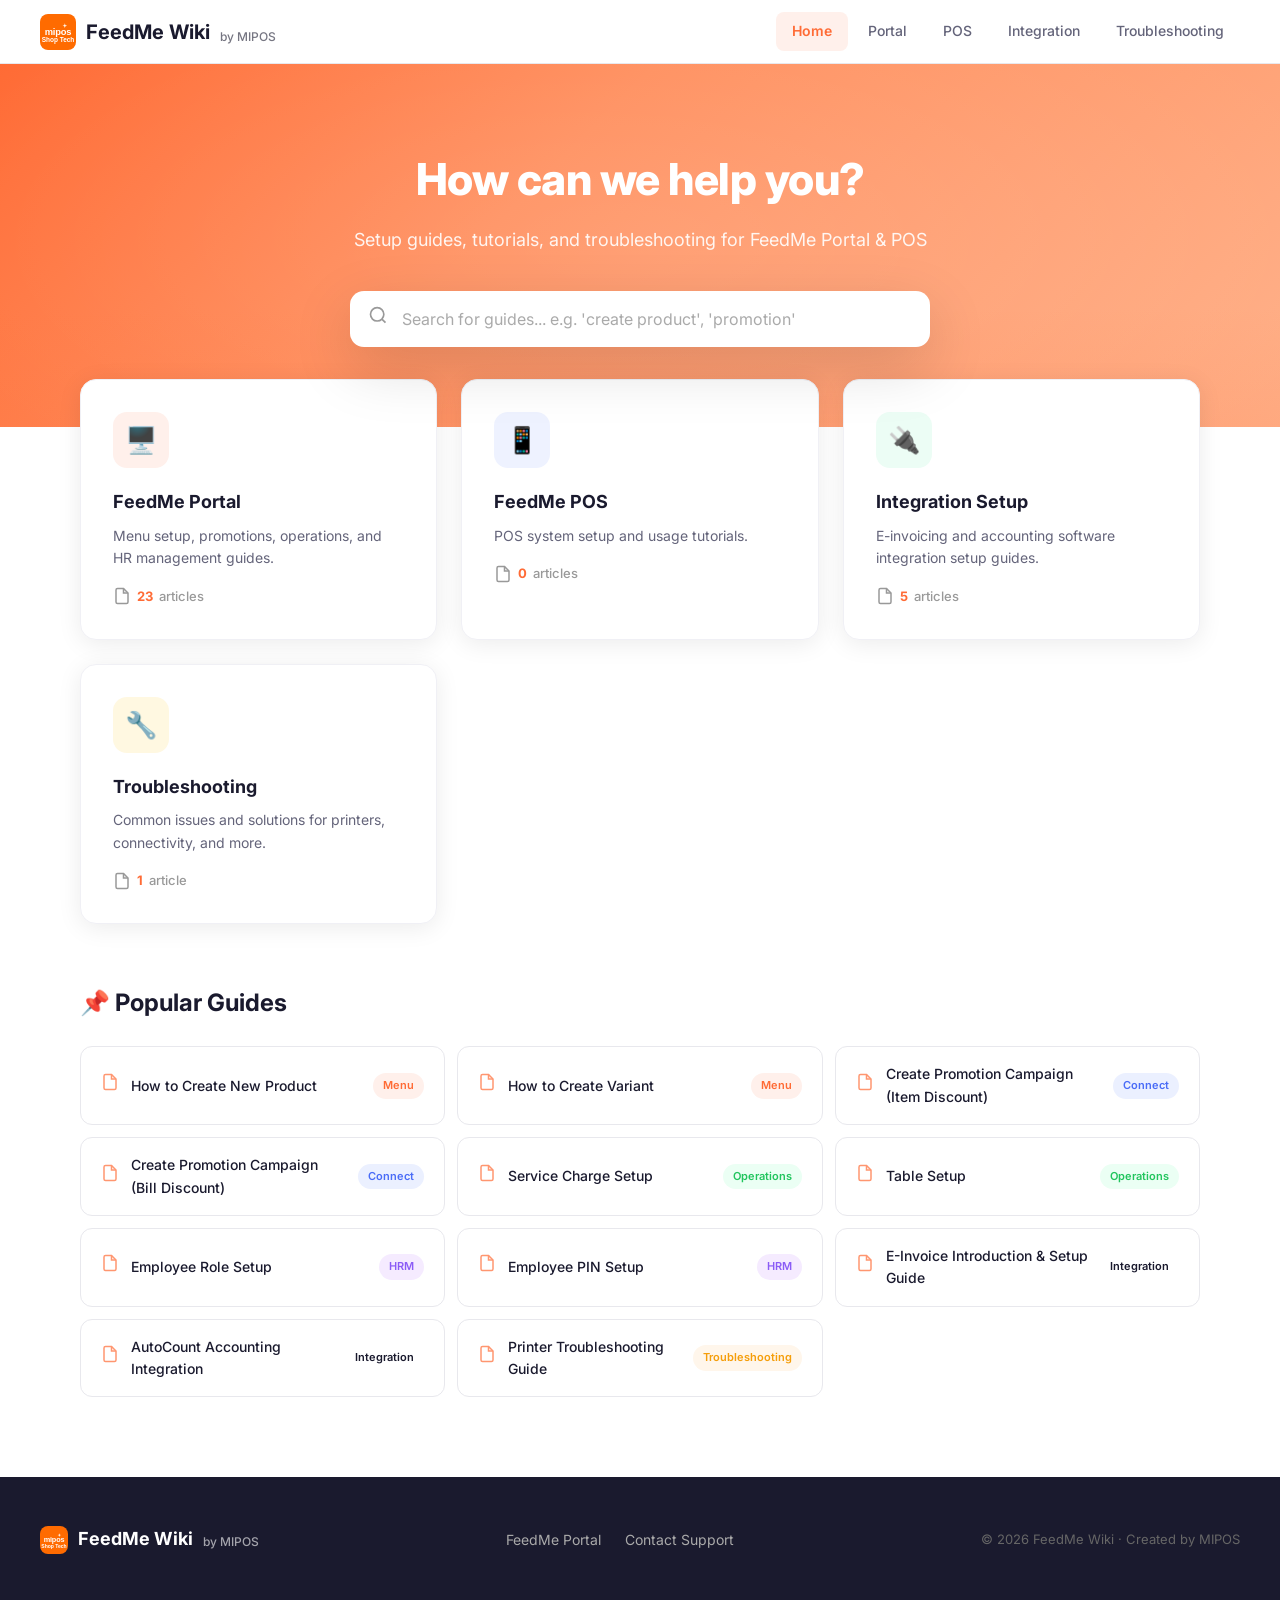
==== index.html @ 4f70be31 "feat: move staff tools into the top menu "+ New page" and "Staff page" now sit at the start of the h" ====
<!DOCTYPE html>
<html lang="en">

<head>
    <meta charset="UTF-8">
    <meta name="viewport" content="width=device-width, initial-scale=1.0">
    <title>FeedMe Wiki — Setup Guides & Troubleshooting | Created by MIPOS</title>
    <meta name="description"
        content="FeedMe Portal and POS setup guides, tutorials, and troubleshooting. Learn how to configure your restaurant menu, promotions, operations, and more.">
    <link rel="preconnect" href="https://fonts.googleapis.com">
    <link rel="preconnect" href="https://fonts.gstatic.com" crossorigin>
    <link href="https://fonts.googleapis.com/css2?family=Inter:wght@400;500;600;700;800&display=swap" rel="stylesheet">
    <link rel="stylesheet" href="css/styles.css?v=4">
    <link rel="icon" href="img/mipos-logo.svg" type="image/svg+xml">
</head>

<body>
    <!-- Header -->
    <header class="header" id="header">
        <a href="index.html" class="logo">
            <img src="img/mipos-logo.svg" alt="MIPOS" class="logo-icon-img" width="36" height="36">
            FeedMe Wiki <span class="logo-by">by MIPOS</span>
        </a>
        <nav class="nav" id="nav">
            <a href="index.html" class="active" data-page="home">Home</a>
            <a href="index.html?category=portal" data-cat="portal">Portal</a>
            <a href="index.html?category=pos" data-cat="pos">POS</a>
            <a href="index.html?category=integration" data-cat="integration">Integration</a>
            <a href="index.html?category=troubleshooting" data-cat="troubleshooting">Troubleshooting</a>
        </nav>
        <button class="mobile-menu-btn" id="mobileMenuBtn" aria-label="Toggle menu">☰</button>
    </header>

    <!-- Main Content Container -->
    <main id="app">
        <!-- Content is rendered dynamically by app.js -->
    </main>

    <!-- Footer -->
    <footer class="footer">
        <div class="footer-content">
            <div class="footer-logo">
                <img src="img/mipos-logo.svg" alt="MIPOS" class="logo-icon-img" width="28" height="28">
                FeedMe Wiki <span class="logo-by">by MIPOS</span>
            </div>
            <div class="footer-links">
                <a href="https://portal.feedme.com" target="_blank" rel="noopener">FeedMe Portal</a>
                <a href="mailto:support@feedme.com">Contact Support</a>
            </div>
            <div class="footer-copy">© 2026 FeedMe Wiki · Created by MIPOS</div>
        </div>
    </footer>

    <script src="js/data.js?v=4"></script>
    <script src="js/page-render.js?v=4"></script>
    <script src="js/app.js?v=4"></script>
</body>

</html>
---- css/styles.css ----
/* ===== RESET & BASE ===== */
*,
*::before,
*::after {
  box-sizing: border-box;
  margin: 0;
  padding: 0;
}

:root {
  --primary: #FF6B35;
  --primary-dark: #e55a28;
  --primary-light: #FF8F5E;
  --primary-bg: #FFF0EB;
  --dark: #1a1a2e;
  --dark-light: #2d2d44;
  --text: #1a1a2e;
  --text-secondary: #64647a;
  --text-muted: #999;
  --border: #e8e8ed;
  --border-light: #f0f0f5;
  --bg: #fff;
  --bg-subtle: #f8f9fa;
  --bg-hover: #FFF8F5;
  --shadow-sm: 0 2px 8px rgba(0, 0, 0, 0.06);
  --shadow-md: 0 4px 24px rgba(0, 0, 0, 0.08);
  --shadow-lg: 0 12px 40px rgba(0, 0, 0, 0.12);
  --shadow-xl: 0 20px 60px rgba(0, 0, 0, 0.15);
  --radius-sm: 8px;
  --radius-md: 12px;
  --radius-lg: 16px;
  --radius-xl: 20px;
  --transition: 0.25s cubic-bezier(0.4, 0, 0.2, 1);

  /* Category colors */
  --cat-menu: #FF6B35;
  --cat-menu-bg: #FFF0EB;
  --cat-connect: #4A6CF7;
  --cat-connect-bg: #EBF0FF;
  --cat-operations: #22C55E;
  --cat-operations-bg: #EBFFF4;
  --cat-hrm: #8B5CF6;
  --cat-hrm-bg: #F5EBFF;
  --cat-trouble: #F59E0B;
  --cat-trouble-bg: #FFF6EB;
}

html {
  scroll-behavior: smooth;
}

body {
  font-family: 'Inter', -apple-system, BlinkMacSystemFont, 'Segoe UI', sans-serif;
  color: var(--text);
  background: var(--bg);
  line-height: 1.6;
  -webkit-font-smoothing: antialiased;
  -moz-osx-font-smoothing: grayscale;
}

a {
  text-decoration: none;
  color: inherit;
}

img {
  max-width: 100%;
  display: block;
}

/* ===== HEADER ===== */
.header {
  background: var(--bg);
  border-bottom: 1px solid var(--border);
  padding: 0 40px;
  height: 64px;
  display: flex;
  align-items: center;
  justify-content: space-between;
  position: sticky;
  top: 0;
  z-index: 200;
  backdrop-filter: blur(12px);
  background: rgba(255, 255, 255, 0.95);
}

.logo {
  display: flex;
  align-items: center;
  gap: 10px;
  font-weight: 700;
  font-size: 20px;
  color: var(--dark);
}

.logo-icon-img {
  flex-shrink: 0;
  border-radius: 8px;
}

.logo-by {
  font-size: 12px;
  font-weight: 500;
  opacity: 0.6;
  align-self: flex-end;
  margin-bottom: 3px;
}

.nav {
  display: flex;
  gap: 4px;
}

.nav a {
  font-weight: 500;
  font-size: 14px;
  color: var(--text-secondary);
  padding: 8px 16px;
  border-radius: var(--radius-sm);
  transition: all var(--transition);
}

.nav a:hover {
  color: var(--primary);
  background: var(--primary-bg);
}

.nav a.active {
  color: var(--primary);
  background: var(--primary-bg);
  font-weight: 600;
}

.mobile-menu-btn {
  display: none;
  background: none;
  border: none;
  font-size: 24px;
  cursor: pointer;
  padding: 8px;
  color: var(--text);
}

/* ===== HERO ===== */
.hero {
  background: linear-gradient(135deg, var(--primary) 0%, var(--primary-light) 40%, #FFB088 100%);
  padding: 80px 40px;
  text-align: center;
  position: relative;
  overflow: visible;
}

.hero::before {
  content: '';
  position: absolute;
  top: -50%;
  left: -20%;
  width: 140%;
  height: 200%;
  background: radial-gradient(ellipse, rgba(255, 255, 255, 0.1) 0%, transparent 60%);
  pointer-events: none;
}

.hero::after {
  content: '';
  position: absolute;
  bottom: 0;
  left: 0;
  right: 0;
  height: 120px;
  background: linear-gradient(180deg, transparent, rgba(255, 107, 53, 0.1));
  pointer-events: none;
}

.hero h1 {
  font-size: 44px;
  font-weight: 800;
  color: #fff;
  margin-bottom: 12px;
  position: relative;
  z-index: 1;
  letter-spacing: -0.5px;
}

.hero p {
  font-size: 18px;
  color: rgba(255, 255, 255, 0.9);
  margin-bottom: 36px;
  position: relative;
  z-index: 1;
}

.search-container {
  max-width: 580px;
  margin: 0 auto;
  position: relative;
  z-index: 100;
}

.search-box {
  position: relative;
}

.search-box input {
  width: 100%;
  padding: 18px 20px 18px 52px;
  border-radius: 14px;
  border: none;
  font-size: 16px;
  font-family: inherit;
  box-shadow: var(--shadow-xl);
  outline: none;
  transition: box-shadow var(--transition);
  background: #fff;
}

.search-box input:focus {
  box-shadow: 0 8px 40px rgba(0, 0, 0, 0.25);
}

.search-box input::placeholder {
  color: #aaa;
}

.search-icon {
  position: absolute;
  left: 18px;
  top: 50%;
  transform: translateY(-50%);
  color: #999;
  pointer-events: none;
}

.search-results {
  position: absolute;
  top: calc(100% + 8px);
  left: 0;
  right: 0;
  background: #fff;
  border-radius: var(--radius-md);
  box-shadow: var(--shadow-lg);
  max-height: 400px;
  overflow-y: auto;
  display: none;
  z-index: 50;
}

.search-results.active {
  display: block;
}

.search-result-item {
  display: flex;
  align-items: center;
  gap: 12px;
  padding: 14px 20px;
  cursor: pointer;
  transition: background var(--transition);
  border-bottom: 1px solid var(--border-light);
}

.search-result-item:last-child {
  border-bottom: none;
}

.search-result-item:hover {
  background: var(--bg-hover);
}

.search-result-icon {
  font-size: 20px;
  flex-shrink: 0;
}

.search-result-info h4 {
  font-size: 14px;
  font-weight: 600;
  margin-bottom: 2px;
}

.search-result-info p {
  font-size: 12px;
  color: var(--text-muted);
}

.search-no-results {
  padding: 24px;
  text-align: center;
  color: var(--text-muted);
  font-size: 14px;
}

/* ===== CATEGORIES GRID ===== */
.categories-section {
  max-width: 1200px;
  margin: -48px auto 60px;
  padding: 0 40px;
  position: relative;
  z-index: 1;
}

.categories-grid {
  display: grid;
  grid-template-columns: repeat(auto-fill, minmax(340px, 1fr));
  gap: 24px;
}

.category-card {
  background: var(--bg);
  border-radius: var(--radius-lg);
  padding: 32px;
  box-shadow: var(--shadow-md);
  transition: all var(--transition);
  cursor: pointer;
  border: 1px solid var(--border-light);
  display: block;
}

.category-card:hover {
  transform: translateY(-4px);
  box-shadow: var(--shadow-lg);
}

.card-icon {
  width: 56px;
  height: 56px;
  border-radius: 14px;
  display: flex;
  align-items: center;
  justify-content: center;
  font-size: 26px;
  margin-bottom: 20px;
  transition: transform var(--transition);
}

.category-card:hover .card-icon {
  transform: scale(1.1);
}

.category-card h3 {
  font-size: 18px;
  font-weight: 700;
  margin-bottom: 8px;
  color: var(--text);
}

.category-card p {
  font-size: 14px;
  color: var(--text-secondary);
  line-height: 1.6;
  margin-bottom: 16px;
}

.article-count {
  font-size: 13px;
  color: var(--text-muted);
  font-weight: 500;
  display: flex;
  align-items: center;
  gap: 6px;
}

.article-count span {
  color: var(--primary);
  font-weight: 700;
}

/* ===== POPULAR ARTICLES ===== */
.popular-section {
  max-width: 1200px;
  margin: 0 auto 80px;
  padding: 0 40px;
}

.section-title {
  font-size: 24px;
  font-weight: 700;
  margin-bottom: 24px;
  display: flex;
  align-items: center;
  gap: 10px;
}

.article-list {
  display: grid;
  grid-template-columns: repeat(auto-fill, minmax(340px, 1fr));
  gap: 12px;
}

.article-item {
  display: flex;
  align-items: center;
  gap: 12px;
  padding: 16px 20px;
  border-radius: var(--radius-md);
  border: 1px solid var(--border);
  transition: all var(--transition);
  cursor: pointer;
}

.article-item:hover {
  border-color: var(--primary);
  background: var(--bg-hover);
  transform: translateX(4px);
}

.article-item-icon {
  color: var(--primary);
  flex-shrink: 0;
  opacity: 0.7;
}

.article-item-title {
  font-size: 14px;
  font-weight: 500;
  flex: 1;
}

.article-tag {
  font-size: 11px;
  font-weight: 600;
  padding: 4px 10px;
  border-radius: 20px;
  flex-shrink: 0;
}

.tag-menu {
  background: var(--cat-menu-bg);
  color: var(--cat-menu);
}

.tag-connect {
  background: var(--cat-connect-bg);
  color: var(--cat-connect);
}

.tag-operations {
  background: var(--cat-operations-bg);
  color: var(--cat-operations);
}

.tag-hrm {
  background: var(--cat-hrm-bg);
  color: var(--cat-hrm);
}

.tag-troubleshooting {
  background: var(--cat-trouble-bg);
  color: var(--cat-trouble);
}

/* ===== CATEGORY PAGE ===== */
.category-hero {
  padding: 48px 40px 32px;
  max-width: 1200px;
  margin: 0 auto;
}

.breadcrumb {
  font-size: 13px;
  color: var(--text-muted);
  margin-bottom: 16px;
  display: flex;
  align-items: center;
  gap: 6px;
}

.breadcrumb a {
  color: var(--primary);
  transition: color var(--transition);
}

.breadcrumb a:hover {
  text-decoration: underline;
}

.category-hero-content {
  display: flex;
  align-items: center;
  gap: 20px;
}

.category-hero-icon {
  width: 64px;
  height: 64px;
  border-radius: 16px;
  display: flex;
  align-items: center;
  justify-content: center;
  font-size: 32px;
}

.category-hero h1 {
  font-size: 32px;
  font-weight: 800;
  margin-bottom: 4px;
}

.category-hero .subtitle {
  font-size: 16px;
  color: var(--text-secondary);
}

.category-articles {
  max-width: 1200px;
  margin: 0 auto;
  padding: 0 40px 80px;
}

.category-article-card {
  display: flex;
  align-items: flex-start;
  gap: 20px;
  padding: 24px;
  border-radius: var(--radius-md);
  border: 1px solid var(--border);
  transition: all var(--transition);
  cursor: pointer;
  margin-bottom: 12px;
}

.category-article-card:hover {
  border-color: var(--primary);
  background: var(--bg-hover);
  box-shadow: var(--shadow-sm);
}

.category-article-num {
  width: 36px;
  height: 36px;
  border-radius: 10px;
  display: flex;
  align-items: center;
  justify-content: center;
  font-weight: 700;
  font-size: 14px;
  flex-shrink: 0;
  color: white;
}

.category-article-info h3 {
  font-size: 16px;
  font-weight: 600;
  margin-bottom: 4px;
}

.category-article-info p {
  font-size: 14px;
  color: var(--text-secondary);
  line-height: 1.5;
}

.category-article-arrow {
  margin-left: auto;
  color: var(--text-muted);
  flex-shrink: 0;
  align-self: center;
  opacity: 0;
  transform: translateX(-4px);
  transition: all var(--transition);
}

.category-article-card:hover .category-article-arrow {
  opacity: 1;
  transform: translateX(0);
}

/* ===== ARTICLE PAGE ===== */
.article-page {
  max-width: 800px;
  margin: 0 auto;
  padding: 40px 40px 80px;
}

.article-page h1 {
  font-size: 32px;
  font-weight: 800;
  margin-bottom: 12px;
  line-height: 1.3;
}

.article-page .article-desc {
  font-size: 17px;
  color: var(--text-secondary);
  line-height: 1.7;
  margin-bottom: 24px;
}

.meta-tags {
  display: flex;
  gap: 8px;
  margin-bottom: 32px;
  flex-wrap: wrap;
}

.meta-tag {
  font-size: 12px;
  font-weight: 600;
  padding: 5px 14px;
  border-radius: 20px;
}

.meta-tag-category {
  background: var(--primary-bg);
  color: var(--primary);
}

.meta-tag-steps {
  background: var(--cat-connect-bg);
  color: var(--cat-connect);
}

.meta-tag-time {
  background: var(--cat-operations-bg);
  color: var(--cat-operations);
}

/* View Toggle */
.view-toggle {
  display: flex;
  gap: 4px;
  margin-bottom: 24px;
  background: var(--bg-subtle);
  border-radius: var(--radius-md);
  padding: 4px;
  border: 1px solid var(--border-light);
  width: fit-content;
}

.view-toggle-btn {
  display: flex;
  align-items: center;
  gap: 8px;
  padding: 10px 20px;
  border: none;
  border-radius: 8px;
  background: transparent;
  color: var(--text-muted);
  font-size: 14px;
  font-weight: 500;
  cursor: pointer;
  transition: all 0.2s ease;
  white-space: nowrap;
  font-family: inherit;
}

.view-toggle-btn:hover {
  color: var(--text);
  background: rgba(0, 0, 0, 0.04);
}

.view-toggle-btn[aria-pressed="true"] {
  background: white;
  color: var(--primary);
  box-shadow: 0 1px 3px rgba(0, 0, 0, 0.1), 0 1px 2px rgba(0, 0, 0, 0.06);
  font-weight: 600;
}

.view-toggle-btn svg {
  flex-shrink: 0;
}

/* ScribeHow Embed */
.scribe-embed-wrapper {
  border: 1px solid var(--border);
  border-radius: var(--radius-lg);
  overflow: hidden;
  margin-bottom: 32px;
  box-shadow: var(--shadow-sm);
  background: #fff;
  position: relative;
}

.scribe-embed-wrapper iframe {
  width: 100%;
  min-height: 640px;
  border: none;
  display: block;
}

.scribe-embed-loading {
  position: absolute;
  top: 0;
  left: 0;
  right: 0;
  bottom: 0;
  display: flex;
  flex-direction: column;
  align-items: center;
  justify-content: center;
  gap: 16px;
  background: linear-gradient(135deg, #FFF5F0, #FFF0EB);
  z-index: 1;
}

.scribe-loading-spinner {
  width: 36px;
  height: 36px;
  border: 3px solid var(--border-light);
  border-top-color: var(--primary);
  border-radius: 50%;
  animation: spin 0.8s linear infinite;
}

@keyframes spin {
  to {
    transform: rotate(360deg);
  }
}

.scribe-embed-loading p {
  color: var(--text-muted);
  font-size: 14px;
  margin: 0;
}

/* Article Content */
.article-content h2 {
  font-size: 22px;
  font-weight: 700;
  margin: 36px 0 16px;
  padding-bottom: 10px;
  border-bottom: 2px solid var(--border-light);
}

.article-content h2:first-child {
  margin-top: 0;
}

.article-content p {
  font-size: 15px;
  line-height: 1.7;
  color: var(--text-secondary);
  margin-bottom: 16px;
}

.step {
  display: flex;
  gap: 16px;
  margin-bottom: 20px;
  padding: 20px;
  border-radius: var(--radius-md);
  border: 1px solid var(--border-light);
  transition: all var(--transition);
}

.step:hover {
  border-color: var(--primary);
  background: var(--bg-hover);
}

.step-num {
  width: 36px;
  height: 36px;
  background: linear-gradient(135deg, var(--primary), var(--primary-light));
  color: white;
  border-radius: 10px;
  display: flex;
  align-items: center;
  justify-content: center;
  font-weight: 700;
  font-size: 14px;
  flex-shrink: 0;
}

.step-content h4 {
  font-size: 15px;
  font-weight: 600;
  margin-bottom: 6px;
  color: var(--text);
}

.step-content p {
  font-size: 14px;
  color: var(--text-secondary);
  line-height: 1.6;
  margin-bottom: 0;
}

.step-content ul,
.step-content ol {
  margin: 8px 0 0 20px;
  font-size: 14px;
  color: var(--text-secondary);
  line-height: 1.7;
}

.step-content li {
  margin-bottom: 4px;
}

/* Callout boxes */
.callout {
  padding: 16px 20px;
  border-radius: var(--radius-md);
  margin-bottom: 24px;
  font-size: 15px;
  line-height: 1.6;
}

.callout-warning {
  background: #FFF6EB;
  border-left: 4px solid #F59E0B;
  color: #92400E;
}

.callout-info {
  background: #EBF0FF;
  border-left: 4px solid #4A6CF7;
  color: #1E3A8A;
}

/* Inline code */
.article-content code {
  background: #f1f3f5;
  padding: 2px 8px;
  border-radius: 4px;
  font-size: 13px;
  font-family: 'Consolas', 'Monaco', 'Courier New', monospace;
  color: #c7254e;
  border: 1px solid #e8e8ed;
  word-break: break-word;
}

/* Article nested lists */
.article-content ul,
.article-content ol {
  margin: 8px 0 16px 24px;
  font-size: 15px;
  color: var(--text-secondary);
  line-height: 1.7;
}

.article-content li {
  margin-bottom: 4px;
}

.article-content li ul,
.article-content li ol {
  margin-top: 4px;
  margin-bottom: 8px;
}

.article-content h3 {
  font-size: 18px;
  font-weight: 700;
  margin: 28px 0 12px;
  color: var(--text);
}

/* Back to category link */
.back-link {
  display: inline-flex;
  align-items: center;
  gap: 6px;
  color: var(--primary);
  font-weight: 500;
  font-size: 14px;
  margin-top: 40px;
  padding: 10px 20px;
  border-radius: var(--radius-sm);
  border: 1px solid var(--primary-bg);
  transition: all var(--transition);
}

.back-link:hover {
  background: var(--primary-bg);
}

/* ===== FOOTER ===== */
.footer {
  background: var(--dark);
  color: #aaa;
  padding: 48px 40px;
}

.footer-content {
  max-width: 1200px;
  margin: 0 auto;
  display: flex;
  align-items: center;
  justify-content: space-between;
}

.footer-logo {
  display: flex;
  align-items: center;
  gap: 10px;
  font-weight: 700;
  font-size: 18px;
  color: #fff;
}



.footer-links {
  display: flex;
  gap: 24px;
}

.footer-links a {
  color: #aaa;
  font-size: 14px;
  transition: color var(--transition);
}

.footer-links a:hover {
  color: var(--primary);
}

.footer-copy {
  font-size: 13px;
  color: #666;
}

/* ===== LOADING ===== */
.page-loading {
  display: flex;
  align-items: center;
  justify-content: center;
  min-height: 300px;
}

.spinner {
  width: 40px;
  height: 40px;
  border: 3px solid var(--border);
  border-top-color: var(--primary);
  border-radius: 50%;
  animation: spin 0.8s linear infinite;
}

@keyframes spin {
  to {
    transform: rotate(360deg);
  }
}

/* ===== TROUBLESHOOTING CATEGORY CARDS ===== */
.ts-grid {
  display: grid;
  grid-template-columns: repeat(2, 1fr);
  gap: 20px;
}

.ts-card {
  display: flex;
  flex-direction: column;
  padding: 28px;
  border-radius: var(--radius-lg);
  border: 1px solid var(--border-light);
  border-left: 4px solid var(--card-accent, var(--primary));
  background: var(--bg);
  box-shadow: var(--shadow-sm);
  cursor: pointer;
  transition: all 0.25s ease;
  text-decoration: none;
  color: inherit;
}

.ts-card:hover {
  transform: translateY(-3px);
  box-shadow: 0 12px 32px rgba(0, 0, 0, 0.1);
  border-color: var(--card-accent, var(--primary));
}

.ts-card-header {
  display: flex;
  align-items: center;
  justify-content: space-between;
  margin-bottom: 16px;
}

.ts-card-icon {
  width: 52px;
  height: 52px;
  border-radius: 14px;
  display: flex;
  align-items: center;
  justify-content: center;
  font-size: 26px;
}

.ts-card-arrow {
  color: var(--text-muted);
  opacity: 0;
  transform: translateX(-6px);
  transition: all 0.25s ease;
}

.ts-card:hover .ts-card-arrow {
  opacity: 1;
  transform: translateX(0);
}

.ts-card-title {
  font-size: 17px;
  font-weight: 700;
  margin-bottom: 6px;
  color: var(--text);
}

.ts-card-desc {
  font-size: 14px;
  color: var(--text-secondary);
  line-height: 1.55;
  margin-bottom: 16px;
  flex-grow: 1;
}

.ts-card-tags {
  display: flex;
  flex-wrap: wrap;
  gap: 6px;
}

.ts-tag {
  font-size: 11px;
  font-weight: 600;
  padding: 3px 10px;
  border-radius: 20px;
  letter-spacing: 0.02em;
  text-transform: capitalize;
}

/* ===== ERROR ACCORDION ===== */
.error-accordion {
  border: 1px solid var(--border);
  border-radius: var(--radius-lg);
  margin-bottom: 16px;
  overflow: hidden;
  background: var(--bg);
  box-shadow: var(--shadow-sm);
}

.error-accordion[open] {
  box-shadow: var(--shadow-md);
}

.error-accordion-header {
  display: flex;
  align-items: center;
  gap: 16px;
  padding: 20px 24px;
  cursor: pointer;
  user-select: none;
  list-style: none;
  transition: background 0.2s ease;
}

.error-accordion-header::-webkit-details-marker {
  display: none;
}

.error-accordion-header:hover {
  background: var(--bg-hover);
}

.error-accordion-icon {
  width: 44px;
  height: 44px;
  border-radius: 12px;
  display: flex;
  align-items: center;
  justify-content: center;
  font-size: 22px;
  flex-shrink: 0;
}

.error-accordion-info {
  flex: 1;
  min-width: 0;
}

.error-accordion-info h2 {
  font-size: 17px;
  font-weight: 700;
  margin: 0;
  color: var(--text);
}

.error-accordion-info p {
  font-size: 13px;
  color: var(--text-secondary);
  margin: 2px 0 0;
}

.error-accordion-chevron {
  color: var(--text-muted);
  font-size: 18px;
  flex-shrink: 0;
  transition: transform 0.25s ease;
}

.error-accordion[open] .error-accordion-chevron {
  transform: rotate(180deg);
}

.error-accordion-body {
  padding: 0 24px 28px;
  border-top: 1px solid var(--border-light);
}

/* Error detail info grid */
.error-detail-grid {
  display: grid;
  grid-template-columns: 1fr 1fr;
  gap: 12px;
  margin: 20px 0;
}

.error-detail-card {
  background: var(--bg-subtle);
  border-radius: var(--radius-md);
  padding: 16px;
  border: 1px solid var(--border-light);
}

.error-detail-card h4 {
  font-size: 12px;
  font-weight: 700;
  text-transform: uppercase;
  letter-spacing: 0.05em;
  color: var(--text-muted);
  margin-bottom: 8px;
}

.error-detail-card code {
  display: block;
  background: #f1f3f5;
  padding: 6px 10px;
  border-radius: 6px;
  font-size: 12px;
  font-family: 'Consolas', 'Monaco', 'Courier New', monospace;
  color: #c7254e;
  border: 1px solid #e8e8ed;
  word-break: break-word;
  margin-bottom: 6px;
  line-height: 1.5;
}

.error-detail-card code:last-child {
  margin-bottom: 0;
}

.error-detail-card ul {
  margin: 0;
  padding-left: 18px;
  font-size: 14px;
  color: var(--text-secondary);
  line-height: 1.6;
}

.error-detail-card p {
  font-size: 14px;
  color: var(--text-secondary);
  line-height: 1.6;
  margin: 0;
}

/* Phase headers */
.phase-header {
  display: flex;
  align-items: center;
  gap: 10px;
  margin: 28px 0 16px;
  padding-bottom: 8px;
  border-bottom: 2px solid var(--border-light);
  font-size: 15px;
  font-weight: 600;
  color: var(--text);
}

.phase-badge {
  background: linear-gradient(135deg, var(--primary), var(--primary-light));
  color: white;
  font-size: 11px;
  font-weight: 700;
  padding: 3px 10px;
  border-radius: 6px;
  text-transform: uppercase;
  letter-spacing: 0.04em;
}

/* ===== RESPONSIVE ===== */
@media (max-width: 1024px) {
  .categories-grid {
    grid-template-columns: repeat(auto-fill, minmax(280px, 1fr));
  }

  .article-list {
    grid-template-columns: 1fr;
  }
}

@media (max-width: 768px) {
  .ts-grid {
    grid-template-columns: 1fr;
  }

  .error-detail-grid {
    grid-template-columns: 1fr;
  }

  .error-accordion-body {
    padding: 0 16px 20px;
  }

  .error-accordion-header {
    padding: 16px;
    gap: 12px;
  }

  .view-toggle {
    width: 100%;
  }

  .view-toggle-btn {
    flex: 1;
    justify-content: center;
    padding: 8px 12px;
    font-size: 13px;
  }

  .scribe-embed-wrapper iframe {
    min-height: 480px;
  }

  .header {
    padding: 0 20px;
  }

  .nav {
    display: none;
    position: absolute;
    top: 64px;
    left: 0;
    right: 0;
    background: #fff;
    flex-direction: column;
    padding: 16px;
    border-bottom: 1px solid var(--border);
    gap: 4px;
    box-shadow: var(--shadow-md);
  }

  .nav.open {
    display: flex;
  }

  .mobile-menu-btn {
    display: block;
  }

  .hero {
    padding: 48px 20px;
  }

  .hero h1 {
    font-size: 28px;
  }

  .hero p {
    font-size: 15px;
  }

  .categories-section {
    padding: 0 20px;
    margin-top: -32px;
  }

  .categories-grid {
    grid-template-columns: 1fr;
    gap: 16px;
  }

  .category-card {
    padding: 24px;
  }

  .popular-section {
    padding: 0 20px;
  }

  .category-hero {
    padding: 32px 20px 16px;
  }

  .category-hero h1 {
    font-size: 24px;
  }

  .category-articles {
    padding: 0 20px 60px;
  }

  .article-page {
    padding: 24px 20px 60px;
  }

  .article-page h1 {
    font-size: 24px;
  }

  .step {
    flex-direction: column;
    gap: 12px;
  }

  .footer-content {
    flex-direction: column;
    gap: 20px;
    text-align: center;
  }
}

/* ===== ANIMATIONS ===== */
@keyframes fadeInUp {
  from {
    opacity: 0;
    transform: translateY(20px);
  }

  to {
    opacity: 1;
    transform: translateY(0);
  }
}

.animate-in {
  animation: fadeInUp 0.5s ease-out forwards;
}

.category-card:nth-child(1) {
  animation-delay: 0s;
}

.category-card:nth-child(2) {
  animation-delay: 0.1s;
}

.category-card:nth-child(3) {
  animation-delay: 0.2s;
}

.category-card:nth-child(4) {
  animation-delay: 0.3s;
}

.category-card:nth-child(5) {
  animation-delay: 0.4s;
}

/* ===== SCROLLBAR ===== */
::-webkit-scrollbar {
  width: 8px;
}

::-webkit-scrollbar-track {
  background: var(--bg-subtle);
}

::-webkit-scrollbar-thumb {
  background: #ccc;
  border-radius: 4px;
}

::-webkit-scrollbar-thumb:hover {
  background: #aaa;
}
/* ===== PAGES BUILT IN THE EDITOR ===== */
.wk-imgs {
  display: flex;
  flex-wrap: wrap;
  gap: 8px;
  margin-top: 12px;
}

.wk-imgs a {
  flex: 0 1 calc(33.333% - 6px);
  min-width: 140px;
}

.wk-imgs-1 a {
  flex-basis: auto;
}

.wk-imgs img {
  display: block;
  max-width: 100%;
  border-radius: 8px;
  border: 1px solid var(--border);
}

.wk-imgs-big {
  margin: 0 0 28px;
}

.wk-imgs-big a {
  flex: 0 1 auto;
  max-width: 380px;
}

.wk-imgs-big:not(.wk-imgs-1) a {
  max-width: calc(50% - 4px);
}

.wk-imgs-big img {
  border-radius: 12px;
  box-shadow: var(--shadow-sm);
}

/* ===== MIPOS STAFF TOOLS (only rendered for signed-in staff) ===== */
.wk-btn {
  display: inline-flex;
  align-items: center;
  gap: 6px;
  padding: 8px 14px;
  border-radius: var(--radius-sm);
  border: 1px solid var(--border);
  background: var(--bg);
  color: var(--text);
  font: inherit;
  font-size: 14px;
  font-weight: 600;
  cursor: pointer;
  transition: all var(--transition);
}

.wk-btn:hover {
  border-color: var(--primary);
  color: var(--primary);
}

.wk-btn:disabled {
  opacity: 0.6;
  cursor: default;
}

.wk-btn-primary {
  background: var(--primary);
  border-color: var(--primary);
  color: #fff;
}

.wk-btn-primary:hover {
  background: var(--primary-dark);
  color: #fff;
}

.wk-btn-danger:hover {
  border-color: #DC2626;
  color: #DC2626;
}

.wk-nav-staff {
  display: flex;
  align-items: center;
  gap: 4px;
  margin-right: 8px;
  padding-right: 12px;
  border-right: 1px solid var(--border);
}

.wk-nav-new {
  padding: 7px 14px;
  font-size: 14px;
}

.nav a.wk-nav-staff-link {
  color: var(--primary);
  font-weight: 600;
}

.wk-add-card {
  align-items: center;
  justify-content: center;
  gap: 6px;
  min-height: 180px;
  border: 2px dashed var(--border);
  background: var(--bg-subtle);
  box-shadow: none;
  font: inherit;
  font-weight: 600;
  color: var(--text-secondary);
  text-align: center;
}

.wk-add-card:hover {
  border-color: var(--primary);
  color: var(--primary);
}

.wk-add-card small {
  font-weight: 400;
  font-size: 12px;
  color: var(--text-muted);
}

.wk-add-plus {
  font-size: 32px;
  line-height: 1;
}

.wk-admin-actions {
  display: flex;
  flex-wrap: wrap;
  align-items: center;
  gap: 8px;
  margin: 8px 0 16px;
}

.wk-draft-badge {
  display: inline-block;
  padding: 2px 10px;
  border-radius: 999px;
  background: #FEF3C7;
  color: #92400E;
  font-size: 12px;
  font-weight: 600;
  vertical-align: middle;
}

@media (max-width: 768px) {
  .wk-nav-staff {
    flex-wrap: wrap;
    margin: 0 0 8px;
    padding: 0 0 12px;
    border-right: 0;
    border-bottom: 1px solid var(--border);
  }

  .wk-imgs a {
    flex-basis: 100%;
  }
}

/* Text formatting from the page format (tables, red alert box) */
.callout > :last-child {
  margin-bottom: 0;
}

.wk-callout-danger {
  background: #FEF2F2;
  border-left: 4px solid #EF4444;
  color: #991B1B;
}

.wk-table-wrap {
  overflow-x: auto;
  margin: 12px 0 16px;
}

.wk-table {
  width: 100%;
  border-collapse: collapse;
  font-size: 14px;
}

.wk-table th,
.wk-table td {
  text-align: left;
  vertical-align: top;
  padding: 10px;
  border: 1px solid #E5E7EB;
}

.wk-table th {
  background: var(--bg-subtle);
  font-weight: 600;
}

.wk-edited-badge {
  display: inline-block;
  padding: 2px 10px;
  border-radius: 999px;
  background: #EEF2FF;
  color: #3730A3;
  font-size: 12px;
  font-weight: 600;
}
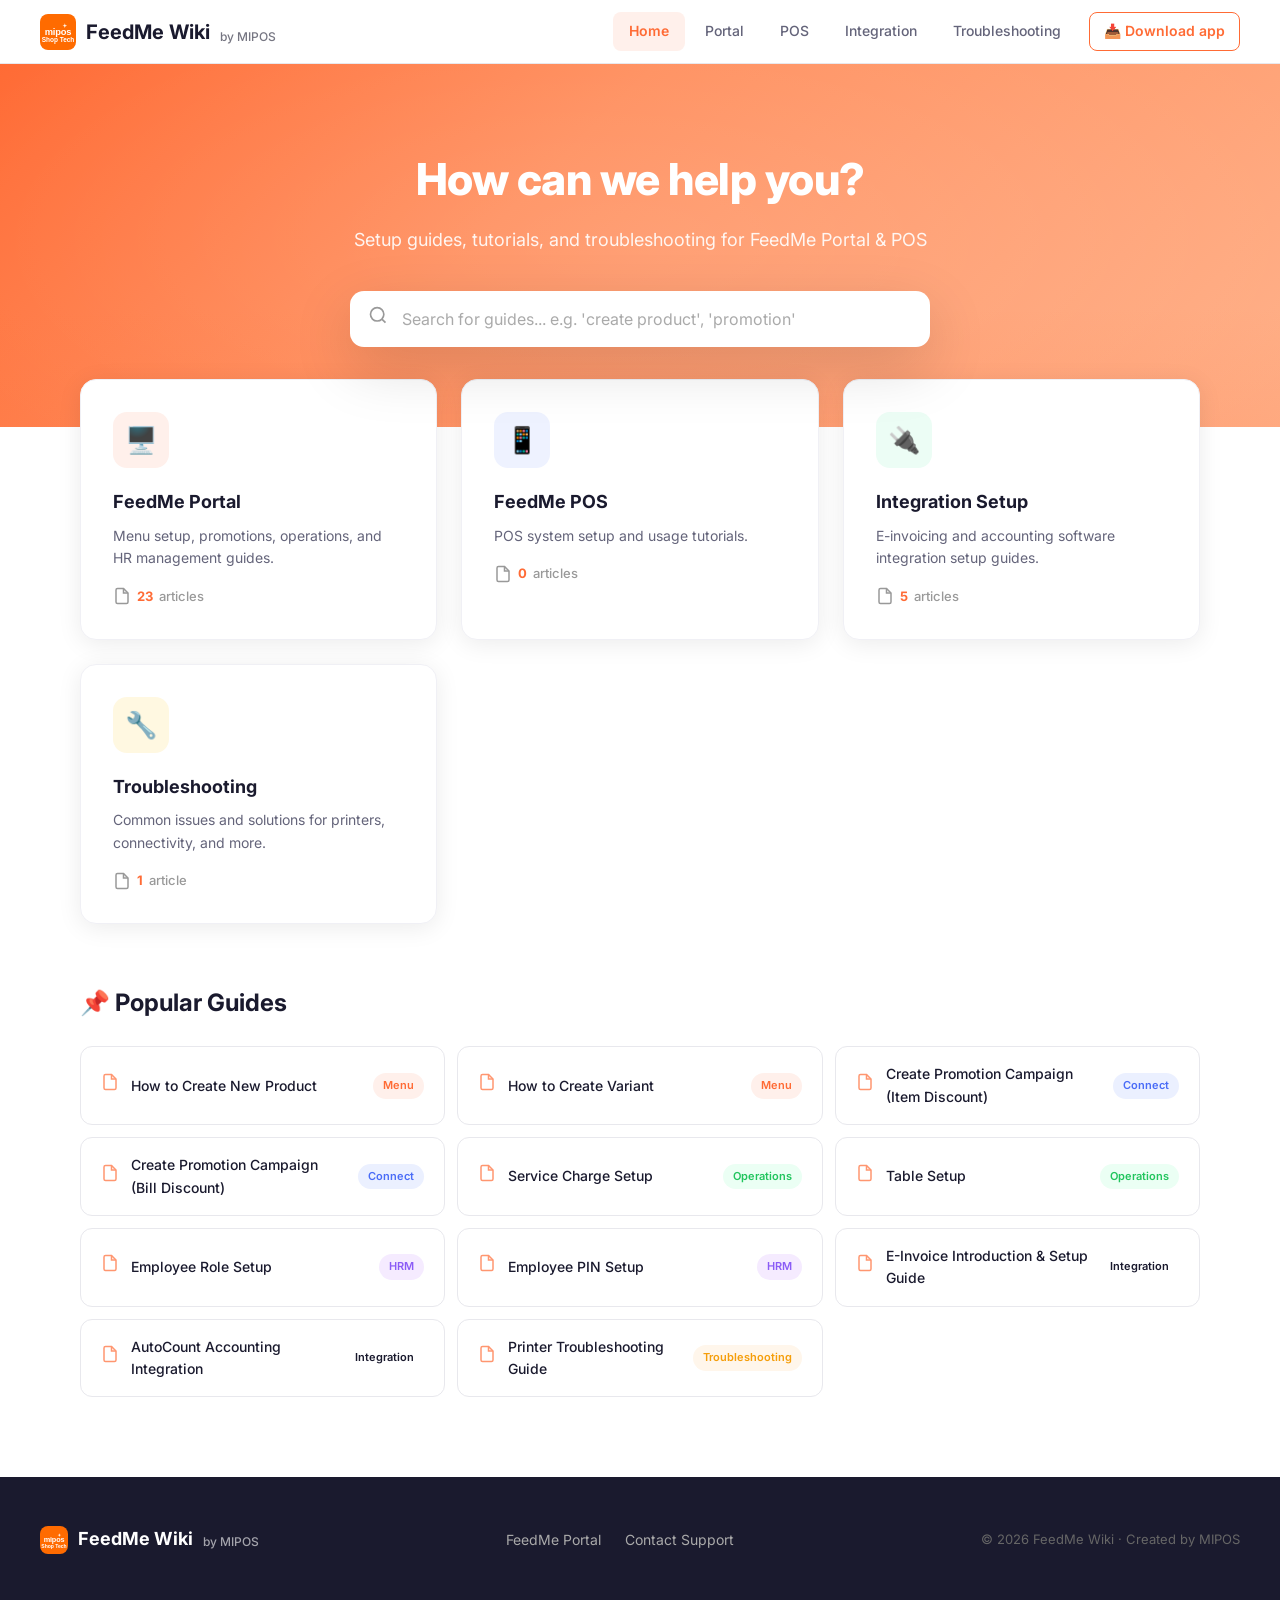
==== commit dbf8e74b: "feat: Download app (offline copy + install) and icon picker - "Download app" saves every guide and p" ====
--- a/index.html
+++ b/index.html
@@ -10,8 +10,14 @@
     <link rel="preconnect" href="https://fonts.googleapis.com">
     <link rel="preconnect" href="https://fonts.gstatic.com" crossorigin>
     <link href="https://fonts.googleapis.com/css2?family=Inter:wght@400;500;600;700;800&display=swap" rel="stylesheet">
-    <link rel="stylesheet" href="css/styles.css?v=4">
+    <link rel="stylesheet" href="css/styles.css?v=8">
     <link rel="icon" href="img/mipos-logo.svg" type="image/svg+xml">
+    <link rel="manifest" href="/manifest.webmanifest">
+    <meta name="theme-color" content="#FF6B35">
+    <link rel="apple-touch-icon" href="/img/app-icon-192.png">
+    <meta name="apple-mobile-web-app-title" content="FeedMe Wiki">
+    <meta name="apple-mobile-web-app-capable" content="yes">
+    <meta name="mobile-web-app-capable" content="yes">
 </head>
 
 <body>
@@ -51,9 +57,10 @@
         </div>
     </footer>
 
-    <script src="js/data.js?v=4"></script>
-    <script src="js/page-render.js?v=4"></script>
-    <script src="js/app.js?v=4"></script>
+    <script src="js/data.js?v=8"></script>
+    <script src="js/page-render.js?v=8"></script>
+    <script src="js/app.js?v=8"></script>
+    <script src="js/offline.js?v=8"></script>
 </body>
 
 </html>
--- a/css/styles.css
+++ b/css/styles.css
@@ -1579,3 +1579,167 @@
   font-size: 12px;
   font-weight: 600;
 }
+
+/* ===== DOWNLOAD APP (offline copy) ===== */
+.wk-dl-btn {
+  margin-left: 8px;
+  padding: 7px 14px;
+  border: 1px solid var(--primary);
+  border-radius: var(--radius-sm);
+  background: #fff;
+  color: var(--primary);
+  font: inherit;
+  font-size: 14px;
+  font-weight: 600;
+  cursor: pointer;
+  white-space: nowrap;
+}
+
+.wk-dl-btn:hover {
+  background: var(--primary-bg);
+}
+
+.wk-dl-overlay {
+  position: fixed;
+  inset: 0;
+  z-index: 1000;
+  display: flex;
+  align-items: center;
+  justify-content: center;
+  padding: 16px;
+  background: rgba(15, 23, 42, 0.5);
+}
+
+.wk-dl-box {
+  position: relative;
+  width: 100%;
+  max-width: 420px;
+  padding: 28px 24px 24px;
+  border-radius: var(--radius-md);
+  background: #fff;
+  box-shadow: var(--shadow-lg);
+  text-align: center;
+}
+
+.wk-dl-close {
+  position: absolute;
+  top: 10px;
+  right: 12px;
+  border: 0;
+  background: none;
+  font-size: 18px;
+  color: var(--text-muted);
+  cursor: pointer;
+}
+
+.wk-dl-icon {
+  border-radius: 14px;
+  margin-bottom: 12px;
+}
+
+.wk-dl-box h2 {
+  font-size: 20px;
+  margin-bottom: 6px;
+}
+
+.wk-dl-text,
+.wk-dl-install p {
+  color: var(--text-secondary);
+  font-size: 14px;
+  line-height: 1.5;
+}
+
+.wk-dl-bar {
+  height: 8px;
+  margin: 18px 0 10px;
+  border-radius: 99px;
+  background: var(--bg-subtle);
+  overflow: hidden;
+}
+
+.wk-dl-fill {
+  width: 0;
+  height: 100%;
+  background: var(--primary);
+  transition: width 0.2s;
+}
+
+.wk-dl-done .wk-dl-fill { background: #16A34A; }
+.wk-dl-error .wk-dl-fill { background: #DC2626; }
+
+.wk-dl-status {
+  font-size: 14px;
+  font-weight: 600;
+}
+
+.wk-dl-done .wk-dl-status { color: #16A34A; }
+.wk-dl-error .wk-dl-status { color: #DC2626; }
+
+.wk-dl-install {
+  margin-top: 16px;
+}
+
+.wk-dl-install:empty {
+  display: none;
+}
+
+.wk-dl-install .wk-btn {
+  margin-top: 10px;
+}
+
+@media (max-width: 768px) {
+  .wk-dl-btn {
+    margin: 8px 0 0;
+  }
+}
+
+/* Uploaded icons (emoji icons are plain text) */
+.wk-icon-img {
+  width: 70%;
+  height: 70%;
+  object-fit: contain;
+  border-radius: 6px;
+}
+
+/* ===== Header: switch to the ☰ menu whenever the items do not fit =====
+   (js/app.js adds .wk-compact; same look as the phone menu) */
+.logo,
+.nav a,
+.wk-nav-new,
+.wk-dl-btn {
+  white-space: nowrap;
+}
+
+.header.wk-compact .nav {
+  display: none;
+  position: absolute;
+  top: 64px;
+  left: 0;
+  right: 0;
+  background: #fff;
+  flex-direction: column;
+  padding: 16px;
+  border-bottom: 1px solid var(--border);
+  gap: 4px;
+  box-shadow: var(--shadow-md);
+}
+
+.header.wk-compact .nav.open {
+  display: flex;
+}
+
+.header.wk-compact .mobile-menu-btn {
+  display: block;
+}
+
+.header.wk-compact .wk-nav-staff {
+  flex-wrap: wrap;
+  margin: 0 0 8px;
+  padding: 0 0 12px;
+  border-right: 0;
+  border-bottom: 1px solid var(--border);
+}
+
+.header.wk-compact .wk-dl-btn {
+  margin: 8px 0 0;
+}
